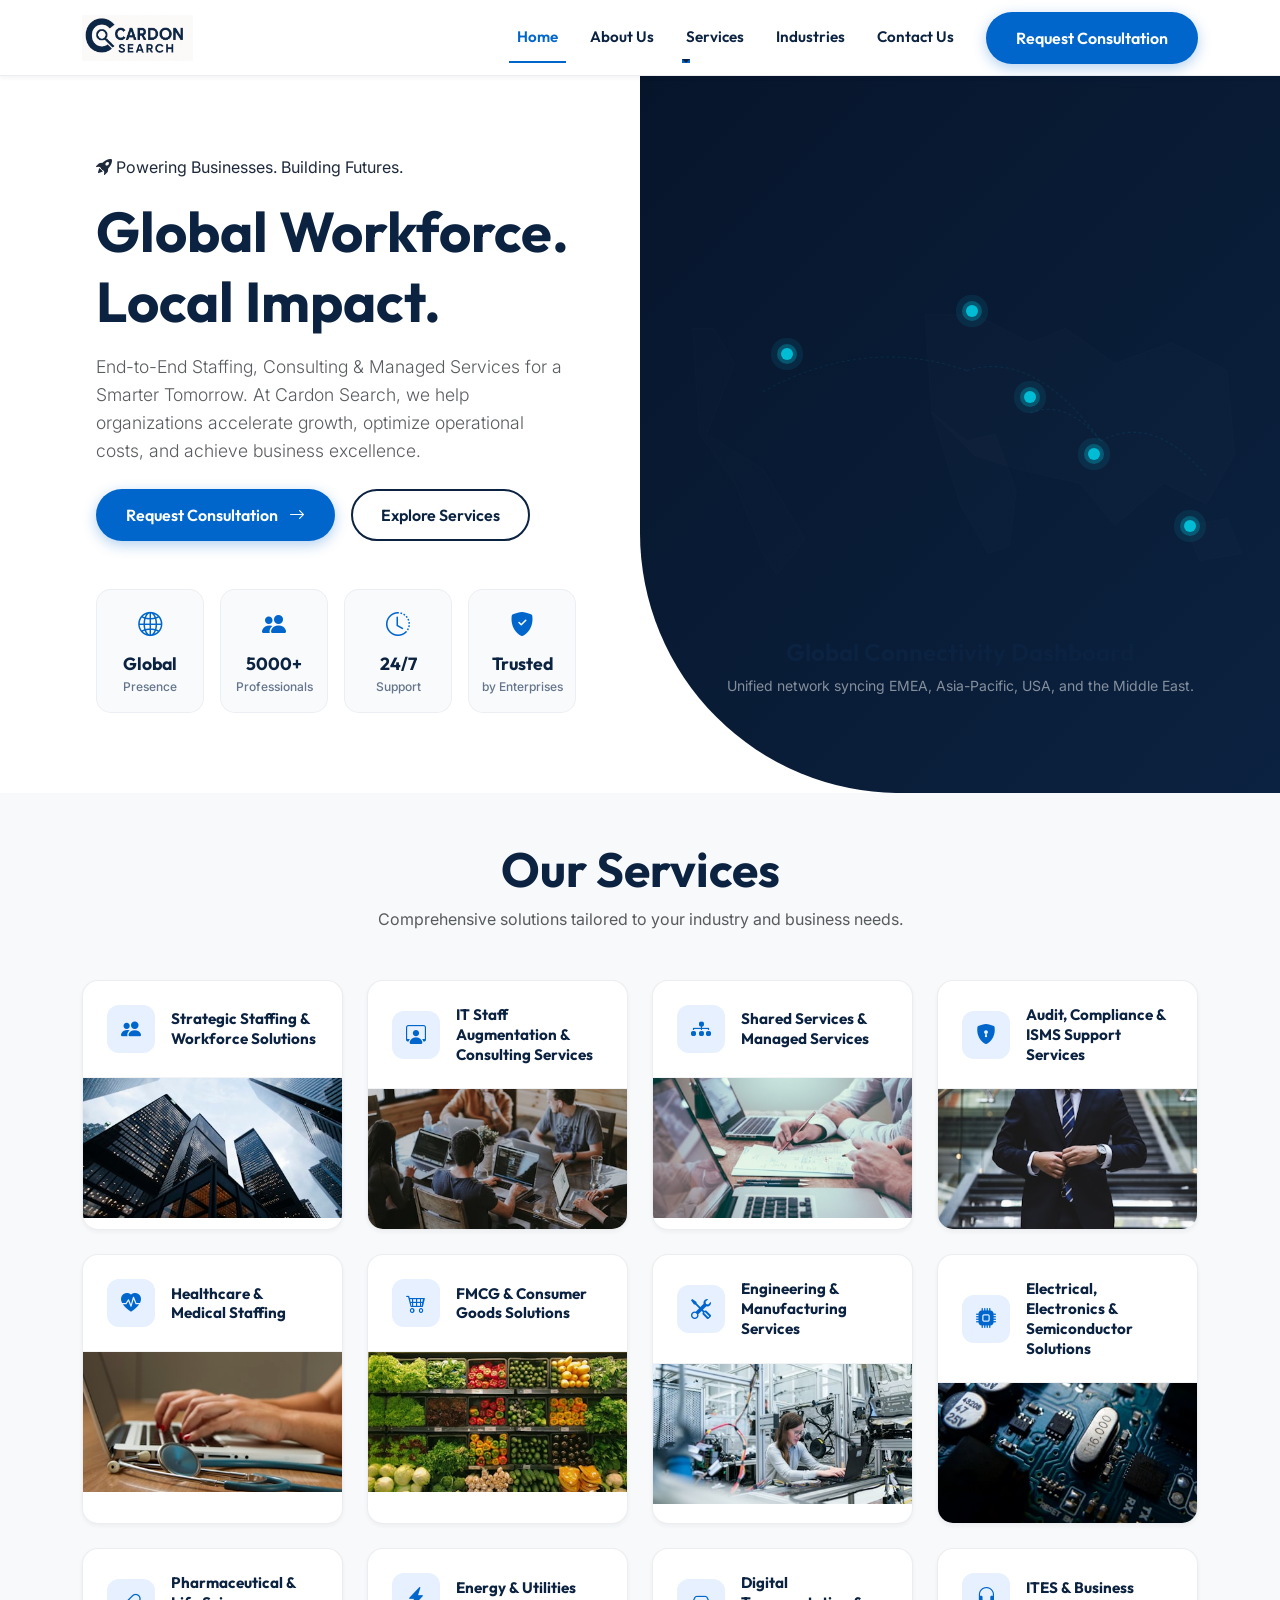
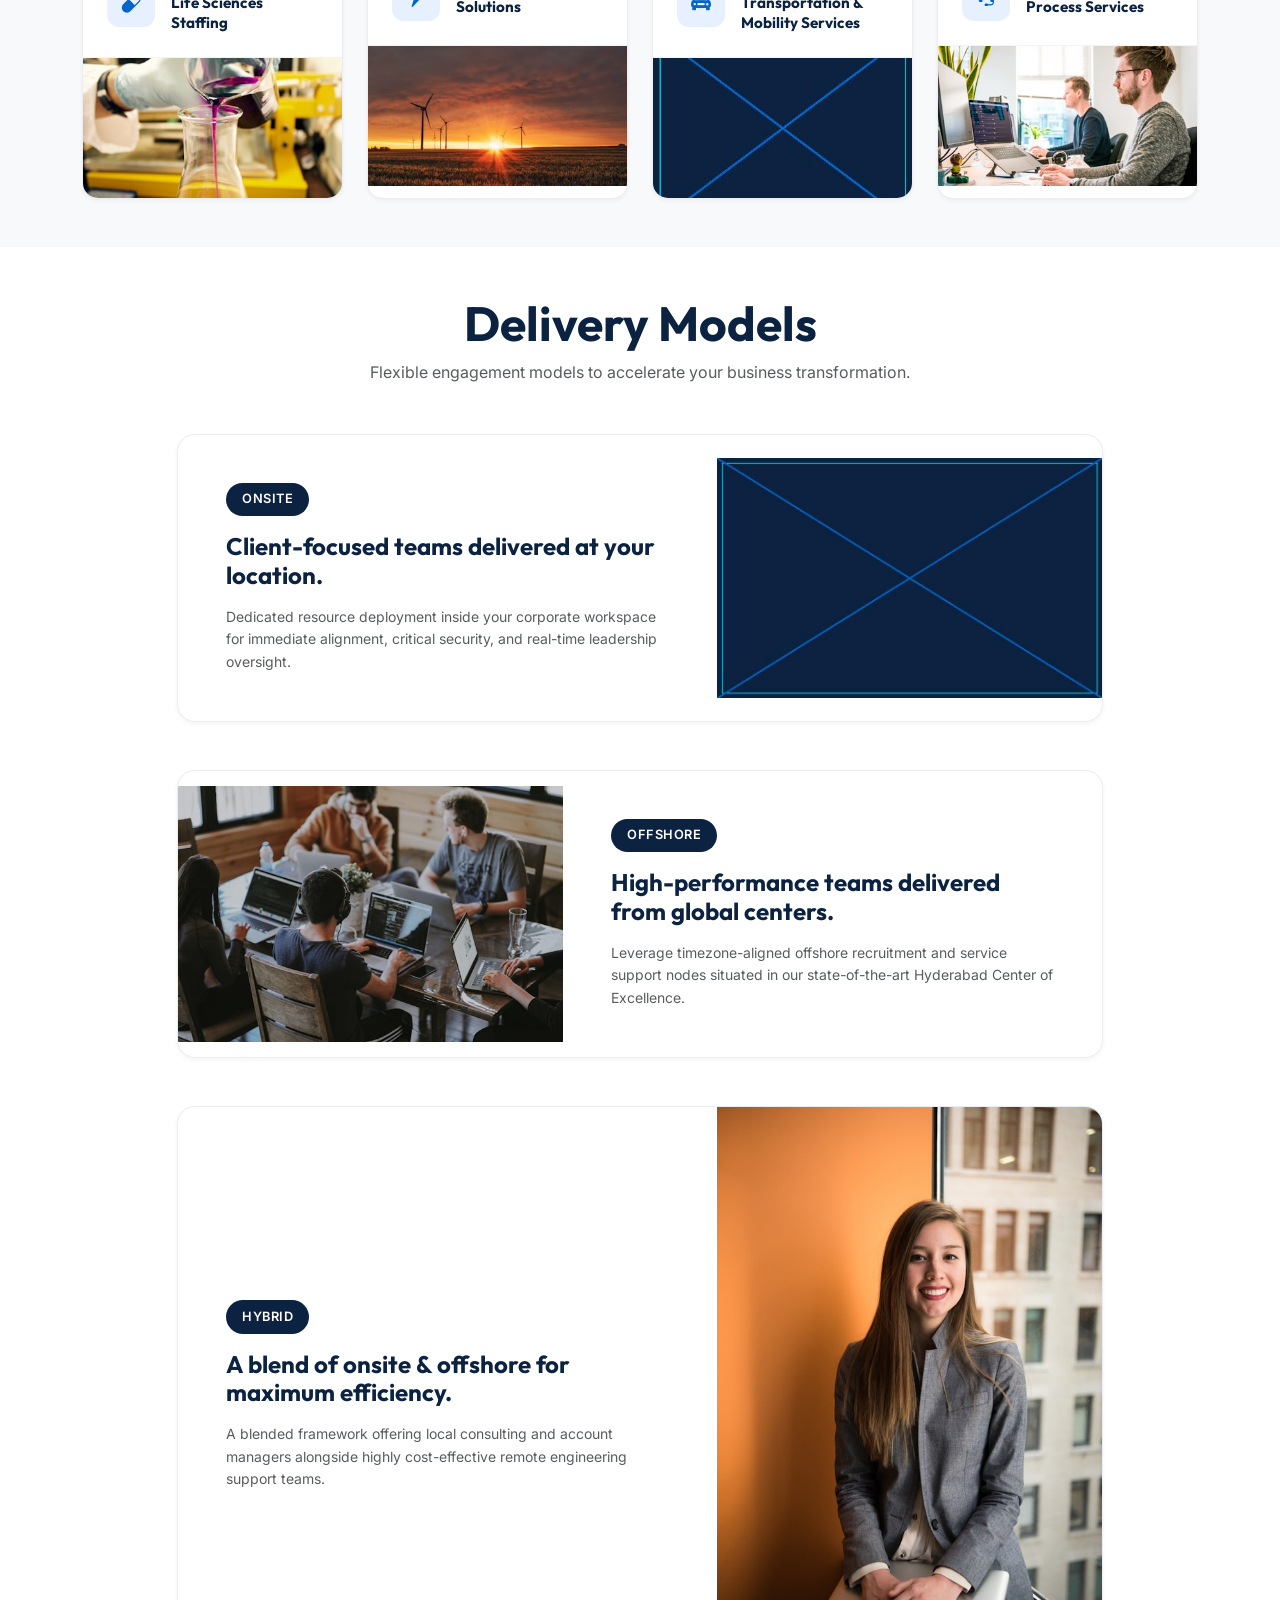
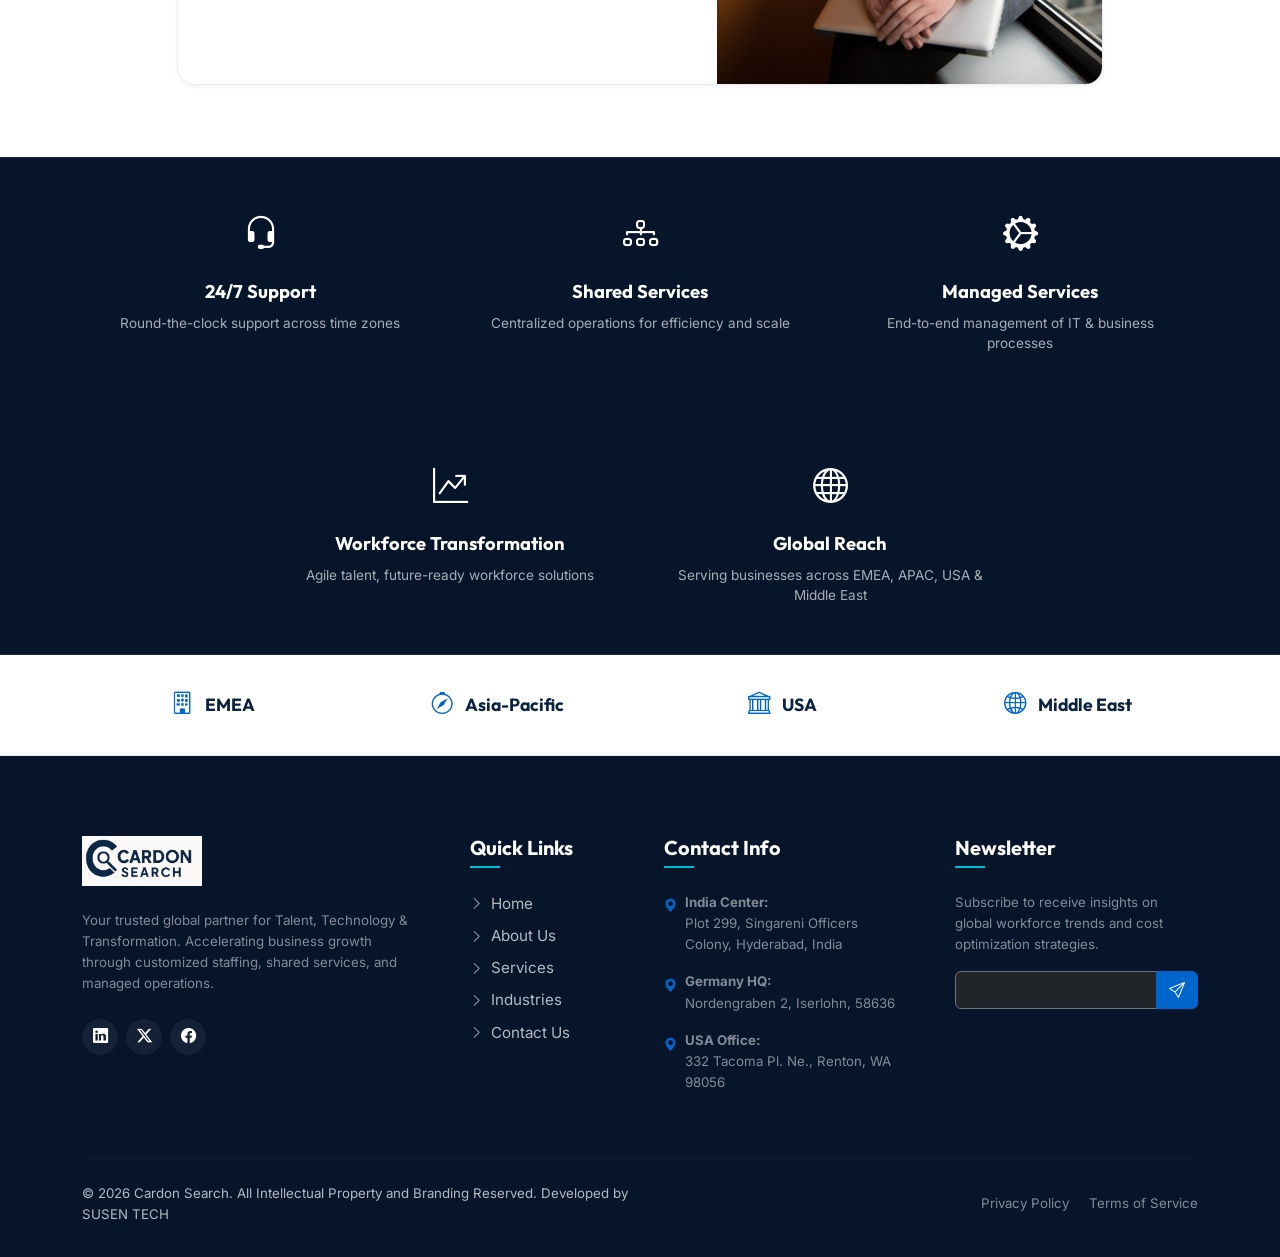
==== cardonsearch/index.html @ 31c61a52 "Add files via upload" ====
<!DOCTYPE html>
<html lang="en">
<head>
    <meta charset="UTF-8">
    <meta name="viewport" content="width=device-width, initial-scale=1.0">
    <title>Cardon Search | Global Talent, Shared Services & Managed IT Solutions</title>
    <meta name="description" content="At Cardon Search, we help organizations optimize operational costs, bridge talent gaps, and achieve business excellence through strategic staffing, shared services, and managed IT solutions.">
    <!-- Bootstrap 5 CSS -->
    <link href="https://cdn.jsdelivr.net/npm/bootstrap@5.3.0/dist/css/bootstrap.min.css" rel="stylesheet">
    <!-- Bootstrap Icons -->
    <link href="https://cdn.jsdelivr.net/npm/bootstrap-icons@1.11.3/font/bootstrap-icons.css" rel="stylesheet">
    <!-- Custom CSS -->
    <link href="assets/css/style.css" rel="stylesheet">
</head>
<body>

    <!-- Header Navigation (White background so white logo blends perfectly) -->
    <nav class="navbar navbar-expand-lg navbar-light navbar-custom fixed-top">
        <div class="container">
            <a class="navbar-brand" href="index.html">
                <img src="assets/images/logo.jpg" alt="Cardon Search Logo">
            </a>
            <button class="navbar-toggler navbar-toggler-custom" type="button" data-bs-toggle="collapse" data-bs-target="#navbarContent" aria-controls="navbarContent" aria-expanded="false" aria-label="Toggle navigation">
                <i class="bi bi-list"></i>
            </button>
            <div class="collapse navbar-collapse" id="navbarContent">
                <ul class="navbar-nav ms-auto mb-2 mb-lg-0 align-items-center">
                    <li class="nav-item"><a class="nav-link active" href="index.html">Home</a></li>
                    <li class="nav-item"><a class="nav-link" href="about.html">About Us</a></li>
                    <li class="nav-item dropdown">
                        <a class="nav-link dropdown-toggle" href="#" id="servicesDropdown" role="button" data-bs-toggle="dropdown" aria-expanded="false">
                            Services
                        </a>
                        <ul class="dropdown-menu border-0 shadow-sm" aria-labelledby="servicesDropdown">
                            <li><a class="dropdown-item py-2 px-3 text-navy small fw-semibold" href="services.html">Services Overview</a></li>
                            <li><hr class="dropdown-divider opacity-10"></li>
                            <li><a class="dropdown-item py-2 px-3 text-navy" href="service-staffing.html">IT Staff Augmentation</a></li>
                            <li><a class="dropdown-item py-2 px-3 text-navy" href="service-shared.html">Shared Services Solutions</a></li>
                            <li><a class="dropdown-item py-2 px-3 text-navy" href="service-managed.html">Managed Services</a></li>
                            <li><a class="dropdown-item py-2 px-3 text-navy" href="service-compliance.html">Audit, Compliance & ISMS</a></li>
                        </ul>
                    </li>
                    <li class="nav-item"><a class="nav-link" href="industries.html">Industries</a></li>
                    <li class="nav-item"><a class="nav-link" href="contact.html">Contact Us</a></li>
                    <li class="nav-item ms-lg-3 mt-2 mt-lg-0">
                        <a class="btn btn-primary-custom" id="nav-cta-btn" href="contact.html">Request Consultation</a>
                    </li>
                </ul>
            </div>
        </div>
    </nav>

    <!-- Split Hero Section -->
    <header class="hero-split">
        <!-- Left Side: White Background, Metrics & Typography -->
        <div class="hero-left">
            <div class="badge-tech mb-3 scroll-animate">
                <i class="bi bi-rocket-takeoff-fill"></i> Powering Businesses. Building Futures.
            </div>
            <h1 class="display-4 fw-bold text-navy mb-3 scroll-animate" style="line-height: 1.25;">
                Global Workforce.<br>Local Impact.
            </h1>
            <p class="lead text-muted mb-4 scroll-animate" style="font-size: 1.1rem; max-width: 580px;">
                End-to-End Staffing, Consulting & Managed Services for a Smarter Tomorrow. At Cardon Search, we help organizations accelerate growth, optimize operational costs, and achieve business excellence.
            </p>
            <div class="d-flex flex-wrap gap-3 scroll-animate mb-2">
                <a href="contact.html" class="btn btn-primary-custom">Request Consultation <i class="bi bi-arrow-right ms-2"></i></a>
                <a href="services.html" class="btn btn-outline-custom">Explore Services</a>
            </div>
            
            <!-- Hero Metrics Grid -->
            <div class="hero-metrics-grid scroll-animate">
                <div class="hero-metric-card">
                    <i class="bi bi-globe2"></i>
                    <h6>Global</h6>
                    <p>Presence</p>
                </div>
                <div class="hero-metric-card">
                    <i class="bi bi-people-fill"></i>
                    <h6>5000+</h6>
                    <p>Professionals</p>
                </div>
                <div class="hero-metric-card">
                    <i class="bi bi-clock-history"></i>
                    <h6>24/7</h6>
                    <p>Support</p>
                </div>
                <div class="hero-metric-card">
                    <i class="bi bi-shield-fill-check"></i>
                    <h6>Trusted</h6>
                    <p>by Enterprises</p>
                </div>
            </div>
        </div>

        <!-- Right Side: Dark Blue Curved Background, World Connectivity Map -->
        <div class="hero-right">
            <!-- Map background SVG path -->
            <svg class="hero-map-svg" viewBox="0 0 1000 500" xmlns="http://www.w3.org/2000/svg">
                <g fill="rgba(255,255,255,0.06)" stroke="rgba(255,255,255,0.12)" stroke-width="0.75">
                    <path d="M 120 100 L 150 100 L 180 150 L 140 250 L 220 300 L 280 400 L 240 450 L 220 420 L 180 320 L 130 250 Z" />
                    <path d="M 450 80 L 520 80 L 600 120 L 650 100 L 720 150 L 800 120 L 880 160 L 890 280 L 850 350 L 790 320 L 720 380 L 670 320 L 580 300 L 520 280 L 460 220 Z" />
                    <path d="M 460 220 L 510 260 L 550 250 L 580 330 L 570 410 L 540 420 L 500 350 Z" />
                    <path d="M 820 380 L 880 370 L 900 420 L 840 430 Z" />
                </g>
                <path d="M 220 190 Q 365 110 510 160" fill="none" stroke="var(--accent-cyan)" stroke-dasharray="4 4" stroke-width="1.5" opacity="0.6"/>
                <path d="M 510 160 Q 605 130 700 260" fill="none" stroke="var(--accent-cyan)" stroke-dasharray="4 4" stroke-width="1.5" opacity="0.6"/>
                <path d="M 700 260 Q 775 220 850 310" fill="none" stroke="var(--accent-cyan)" stroke-dasharray="4 4" stroke-width="1.5" opacity="0.6"/>
                <path d="M 700 260 Q 650 200 600 220" fill="none" stroke="var(--accent-cyan)" stroke-dasharray="4 4" stroke-width="1.5" opacity="0.6"/>
            </svg>
            
            <!-- Map coordinates overlays -->
            <div class="map-pin pin-usa" data-label="USA Operation Center"></div>
            <div class="map-pin pin-emea" data-label="Germany HQ"></div>
            <div class="map-pin pin-india" data-label="India Center of Excellence"></div>
            <div class="map-pin pin-mideast" data-label="Middle East Consulting Hub"></div>
            <div class="map-pin pin-apac" data-label="Asia-Pacific Recruiting Node"></div>
            
            <div class="text-center text-white mt-auto position-relative" style="z-index: 5;">
                <h4 class="fw-bold mb-2">Global Connectivity Dashboard</h4>
                <p class="small text-white-50 mb-0">Unified network syncing EMEA, Asia-Pacific, USA, and the Middle East.</p>
            </div>
        </div>
    </header>

    <!-- Services Section (12 Services layout) -->
    <section class="py-5 bg-light">
        <div class="container">
            <div class="text-center mb-5 scroll-animate">
                <h2 class="display-5 text-navy fw-bold">Our Services</h2>
                <p class="text-muted mx-auto" style="max-width: 600px;">Comprehensive solutions tailored to your industry and business needs.</p>
            </div>

            <div class="row g-4">
                <!-- Service 1 -->
                <div class="col-xl-3 col-lg-4 col-md-6 col-12 scroll-animate">
                    <div class="service-mockup-card">
                        <div class="service-mockup-header">
                            <div class="service-mockup-icon"><i class="bi bi-people-fill"></i></div>
                            <h5 class="service-mockup-title">Strategic Staffing & Workforce Solutions</h5>
                        </div>
                        <div class="service-mockup-img-container">
                            <img src="assets/images/service-staffing.jpg" class="service-mockup-img" alt="Strategic Staffing">
                        </div>
                    </div>
                </div>

                <!-- Service 2 -->
                <div class="col-xl-3 col-lg-4 col-md-6 col-12 scroll-animate">
                    <div class="service-mockup-card">
                        <div class="service-mockup-header">
                            <div class="service-mockup-icon"><i class="bi bi-person-workspace"></i></div>
                            <h5 class="service-mockup-title">IT Staff Augmentation & Consulting Services</h5>
                        </div>
                        <div class="service-mockup-img-container">
                            <img src="assets/images/service-augmentation.jpg" class="service-mockup-img" alt="IT Augmentation">
                        </div>
                    </div>
                </div>

                <!-- Service 3 -->
                <div class="col-xl-3 col-lg-4 col-md-6 col-12 scroll-animate">
                    <div class="service-mockup-card">
                        <div class="service-mockup-header">
                            <div class="service-mockup-icon"><i class="bi bi-diagram-3-fill"></i></div>
                            <h5 class="service-mockup-title">Shared Services & Managed Services</h5>
                        </div>
                        <div class="service-mockup-img-container">
                            <img src="assets/images/service-shared.jpg" class="service-mockup-img" alt="Shared Services">
                        </div>
                    </div>
                </div>

                <!-- Service 4 -->
                <div class="col-xl-3 col-lg-4 col-md-6 col-12 scroll-animate">
                    <div class="service-mockup-card">
                        <div class="service-mockup-header">
                            <div class="service-mockup-icon"><i class="bi bi-shield-lock-fill"></i></div>
                            <h5 class="service-mockup-title">Audit, Compliance & ISMS Support Services</h5>
                        </div>
                        <div class="service-mockup-img-container">
                            <img src="assets/images/service-audit.jpg" class="service-mockup-img" alt="Audit & Compliance">
                        </div>
                    </div>
                </div>

                <!-- Service 5 -->
                <div class="col-xl-3 col-lg-4 col-md-6 col-12 scroll-animate">
                    <div class="service-mockup-card">
                        <div class="service-mockup-header">
                            <div class="service-mockup-icon"><i class="bi bi-heart-pulse-fill"></i></div>
                            <h5 class="service-mockup-title">Healthcare & Medical Staffing</h5>
                        </div>
                        <div class="service-mockup-img-container">
                            <img src="assets/images/service-healthcare.jpg" class="service-mockup-img" alt="Healthcare Staffing">
                        </div>
                    </div>
                </div>

                <!-- Service 6 -->
                <div class="col-xl-3 col-lg-4 col-md-6 col-12 scroll-animate">
                    <div class="service-mockup-card">
                        <div class="service-mockup-header">
                            <div class="service-mockup-icon"><i class="bi bi-cart4"></i></div>
                            <h5 class="service-mockup-title">FMCG & Consumer Goods Solutions</h5>
                        </div>
                        <div class="service-mockup-img-container">
                            <img src="assets/images/service-fmcg.jpg" class="service-mockup-img" alt="FMCG Solutions">
                        </div>
                    </div>
                </div>

                <!-- Service 7 -->
                <div class="col-xl-3 col-lg-4 col-md-6 col-12 scroll-animate">
                    <div class="service-mockup-card">
                        <div class="service-mockup-header">
                            <div class="service-mockup-icon"><i class="bi bi-tools"></i></div>
                            <h5 class="service-mockup-title">Engineering & Manufacturing Services</h5>
                        </div>
                        <div class="service-mockup-img-container">
                            <img src="assets/images/service-engineering.jpg" class="service-mockup-img" alt="Engineering Services">
                        </div>
                    </div>
                </div>

                <!-- Service 8 -->
                <div class="col-xl-3 col-lg-4 col-md-6 col-12 scroll-animate">
                    <div class="service-mockup-card">
                        <div class="service-mockup-header">
                            <div class="service-mockup-icon"><i class="bi bi-cpu-fill"></i></div>
                            <h5 class="service-mockup-title">Electrical, Electronics & Semiconductor Solutions</h5>
                        </div>
                        <div class="service-mockup-img-container">
                            <img src="assets/images/service-semiconductor.jpg" class="service-mockup-img" alt="Semiconductor Solutions">
                        </div>
                    </div>
                </div>

                <!-- Service 9 -->
                <div class="col-xl-3 col-lg-4 col-md-6 col-12 scroll-animate">
                    <div class="service-mockup-card">
                        <div class="service-mockup-header">
                            <div class="service-mockup-icon"><i class="bi bi-capsule"></i></div>
                            <h5 class="service-mockup-title">Pharmaceutical & Life Sciences Staffing</h5>
                        </div>
                        <div class="service-mockup-img-container">
                            <img src="assets/images/service-pharma.jpg" class="service-mockup-img" alt="Pharmaceutical Staffing">
                        </div>
                    </div>
                </div>

                <!-- Service 10 -->
                <div class="col-xl-3 col-lg-4 col-md-6 col-12 scroll-animate">
                    <div class="service-mockup-card">
                        <div class="service-mockup-header">
                            <div class="service-mockup-icon"><i class="bi bi-lightning-charge-fill"></i></div>
                            <h5 class="service-mockup-title">Energy & Utilities Solutions</h5>
                        </div>
                        <div class="service-mockup-img-container">
                            <img src="assets/images/service-energy.jpg" class="service-mockup-img" alt="Energy Solutions">
                        </div>
                    </div>
                </div>

                <!-- Service 11 -->
                <div class="col-xl-3 col-lg-4 col-md-6 col-12 scroll-animate">
                    <div class="service-mockup-card">
                        <div class="service-mockup-header">
                            <div class="service-mockup-icon"><i class="bi bi-car-front-fill"></i></div>
                            <h5 class="service-mockup-title">Digital Transportation & Mobility Services</h5>
                        </div>
                        <div class="service-mockup-img-container">
                            <img src="assets/images/service-transport.jpg" class="service-mockup-img" alt="Transportation Mobility">
                        </div>
                    </div>
                </div>

                <!-- Service 12 -->
                <div class="col-xl-3 col-lg-4 col-md-6 col-12 scroll-animate">
                    <div class="service-mockup-card">
                        <div class="service-mockup-header">
                            <div class="service-mockup-icon"><i class="bi bi-headset"></i></div>
                            <h5 class="service-mockup-title">ITES & Business Process Services</h5>
                        </div>
                        <div class="service-mockup-img-container">
                            <img src="assets/images/service-ites.jpg" class="service-mockup-img" alt="ITES & BPO">
                        </div>
                    </div>
                </div>
            </div>
        </div>
    </section>

    <!-- Delivery Models Section -->
    <section class="py-5 bg-white">
        <div class="container">
            <div class="text-center mb-5 scroll-animate">
                <h2 class="display-5 text-navy fw-bold">Delivery Models</h2>
                <p class="text-muted mx-auto" style="max-width: 600px;">Flexible engagement models to accelerate your business transformation.</p>
            </div>

            <!-- Horizontal Delivery Cards layout -->
            <div class="row g-4 justify-content-center">
                <!-- Delivery 1 -->
                <div class="col-lg-10 scroll-animate">
                    <div class="delivery-horiz-card">
                        <div class="row g-0 align-items-center">
                            <div class="col-md-7 p-4 p-lg-5">
                                <span class="delivery-badge">Onsite</span>
                                <h4 class="fw-bold text-navy mb-3">Client-focused teams delivered at your location.</h4>
                                <p class="text-muted mb-0 small">Dedicated resource deployment inside your corporate workspace for immediate alignment, critical security, and real-time leadership oversight.</p>
                            </div>
                            <div class="col-md-5">
                                <img src="assets/images/delivery-onsite.jpg" class="delivery-horiz-img" alt="Onsite Model">
                            </div>
                        </div>
                    </div>
                </div>

                <!-- Delivery 2 -->
                <div class="col-lg-10 scroll-animate">
                    <div class="delivery-horiz-card">
                        <div class="row g-0 align-items-center flex-md-row-reverse">
                            <div class="col-md-7 p-4 p-lg-5">
                                <span class="delivery-badge">Offshore</span>
                                <h4 class="fw-bold text-navy mb-3">High-performance teams delivered from global centers.</h4>
                                <p class="text-muted mb-0 small">Leverage timezone-aligned offshore recruitment and service support nodes situated in our state-of-the-art Hyderabad Center of Excellence.</p>
                            </div>
                            <div class="col-md-5">
                                <img src="assets/images/delivery-offshore.jpg" class="delivery-horiz-img" alt="Offshore Model">
                            </div>
                        </div>
                    </div>
                </div>

                <!-- Delivery 3 -->
                <div class="col-lg-10 scroll-animate">
                    <div class="delivery-horiz-card">
                        <div class="row g-0 align-items-center">
                            <div class="col-md-7 p-4 p-lg-5">
                                <span class="delivery-badge">Hybrid</span>
                                <h4 class="fw-bold text-navy mb-3">A blend of onsite & offshore for maximum efficiency.</h4>
                                <p class="text-muted mb-0 small">A blended framework offering local consulting and account managers alongside highly cost-effective remote engineering support teams.</p>
                            </div>
                            <div class="col-md-5">
                                <img src="assets/images/delivery-hybrid.jpg" class="delivery-horiz-img" alt="Hybrid Model">
                            </div>
                        </div>
                    </div>
                </div>
            </div>
        </div>
    </section>

    <!-- Features Navy Banner -->
    <section class="features-navy-banner py-2">
        <div class="container">
            <div class="row g-4 justify-content-center">
                <div class="col-lg-2.4 col-md-4 col-sm-6 scroll-animate">
                    <div class="feature-banner-item">
                        <i class="bi bi-headset"></i>
                        <h5>24/7 Support</h5>
                        <p>Round-the-clock support across time zones</p>
                    </div>
                </div>
                <div class="col-lg-2.4 col-md-4 col-sm-6 scroll-animate">
                    <div class="feature-banner-item">
                        <i class="bi bi-diagram-3"></i>
                        <h5>Shared Services</h5>
                        <p>Centralized operations for efficiency and scale</p>
                    </div>
                </div>
                <div class="col-lg-2.4 col-md-4 col-sm-6 scroll-animate">
                    <div class="feature-banner-item">
                        <i class="bi bi-gear-wide-connected"></i>
                        <h5>Managed Services</h5>
                        <p>End-to-end management of IT & business processes</p>
                    </div>
                </div>
                <div class="col-lg-2.4 col-md-4 col-sm-6 scroll-animate">
                    <div class="feature-banner-item">
                        <i class="bi bi-graph-up-arrow"></i>
                        <h5>Workforce Transformation</h5>
                        <p>Agile talent, future-ready workforce solutions</p>
                    </div>
                </div>
                <div class="col-lg-2.4 col-md-4 col-sm-6 scroll-animate">
                    <div class="feature-banner-item">
                        <i class="bi bi-globe"></i>
                        <h5>Global Reach</h5>
                        <p>Serving businesses across EMEA, APAC, USA & Middle East</p>
                    </div>
                </div>
            </div>
        </div>
    </section>

    <!-- Regions Landmark Ribbon -->
    <section class="regions-ribbon py-2">
        <div class="container">
            <div class="row align-items-center justify-content-center text-center">
                <div class="col-md-3 col-6 scroll-animate">
                    <div class="region-ribbon-item">
                        <i class="bi bi-building"></i> EMEA
                    </div>
                </div>
                <div class="col-md-3 col-6 scroll-animate">
                    <div class="region-ribbon-item">
                        <i class="bi bi-compass"></i> Asia-Pacific
                    </div>
                </div>
                <div class="col-md-3 col-6 scroll-animate">
                    <div class="region-ribbon-item">
                        <i class="bi bi-bank"></i> USA
                    </div>
                </div>
                <div class="col-md-3 col-6 scroll-animate">
                    <div class="region-ribbon-item">
                        <i class="bi bi-globe2"></i> Middle East
                    </div>
                </div>
            </div>
        </div>
    </section>

    <!-- Footer -->
    <footer>
        <div class="container">
            <div class="row g-5">
                <div class="col-lg-4 col-md-6">
                    <img src="assets/images/logo.jpg" alt="Cardon Search Logo" class="mb-4" style="max-height: 50px;">
                    <p class="small text-white-50 mb-4">
                        Your trusted global partner for Talent, Technology & Transformation. Accelerating business growth through customized staffing, shared services, and managed operations.
                    </p>
                    <div class="d-flex">
                        <a href="#" class="footer-social-link"><i class="bi bi-linkedin"></i></a>
                        <a href="#" class="footer-social-link"><i class="bi bi-twitter-x"></i></a>
                        <a href="#" class="footer-social-link"><i class="bi bi-facebook"></i></a>
                    </div>
                </div>
                <div class="col-lg-2 col-md-6">
                    <h5 class="text-white fw-bold mb-4">Quick Links</h5>
                    <ul class="list-unstyled">
                        <li class="mb-2"><a href="index.html"><i class="bi bi-chevron-right small me-1"></i> Home</a></li>
                        <li class="mb-2"><a href="about.html"><i class="bi bi-chevron-right small me-1"></i> About Us</a></li>
                        <li class="mb-2"><a href="services.html"><i class="bi bi-chevron-right small me-1"></i> Services</a></li>
                        <li class="mb-2"><a href="industries.html"><i class="bi bi-chevron-right small me-1"></i> Industries</a></li>
                        <li class="mb-2"><a href="contact.html"><i class="bi bi-chevron-right small me-1"></i> Contact Us</a></li>
                    </ul>
                </div>
                <div class="col-lg-3 col-md-6">
                    <h5 class="text-white fw-bold mb-4">Contact Info</h5>
                    <ul class="list-unstyled text-white-50 small">
                        <li class="mb-3 d-flex align-items-start">
                            <i class="bi bi-geo-alt-fill text-accent me-2 mt-1"></i>
                            <span><strong>India Center:</strong><br>Plot 299, Singareni Officers Colony, Hyderabad, India</span>
                        </li>
                        <li class="mb-3 d-flex align-items-start">
                            <i class="bi bi-geo-alt-fill text-accent me-2 mt-1"></i>
                            <span><strong>Germany HQ:</strong><br>Nordengraben 2, Iserlohn, 58636</span>
                        </li>
                        <li class="mb-3 d-flex align-items-start">
                            <i class="bi bi-geo-alt-fill text-accent me-2 mt-1"></i>
                            <span><strong>USA Office:</strong><br>332 Tacoma Pl. Ne., Renton, WA 98056</span>
                        </li>
                    </ul>
                </div>
                <div class="col-lg-3 col-md-6">
                    <h5 class="text-white fw-bold mb-4">Newsletter</h5>
                    <p class="small text-white-50 mb-3">Subscribe to receive insights on global workforce trends and cost optimization strategies.</p>
                    <form class="input-group">
                        <input type="email" class="form-control bg-dark border-secondary text-white small" placeholder="Your Email" required>
                        <button class="btn btn-primary" type="submit" style="background-color: var(--accent-color); border-color: var(--accent-color);"><i class="bi bi-send"></i></button>
                    </form>
                </div>
            </div>
            <hr class="mt-5 mb-4">
            <div class="row align-items-center">
                <div class="col-md-6 text-center text-md-start small">
                    &copy; 2026 Cardon Search. All Intellectual Property and Branding Reserved. Developed by SUSEN TECH
                </div>
                <div class="col-md-6 text-center text-md-end small mt-2 mt-md-0">
                    <a href="#" class="text-white-50 me-3">Privacy Policy</a>
                    <a href="#" class="text-white-50">Terms of Service</a>
                </div>
            </div>
        </div>
    </footer>

    <!-- Bootstrap 5 Bundle with Popper JS -->
    <script src="https://cdn.jsdelivr.net/npm/bootstrap@5.3.0/dist/js/bootstrap.bundle.min.js"></script>
    <!-- Custom JS -->
    <script src="assets/js/main.js"></script>
</body>
</html>
---- cardonsearch/assets/css/style.css ----
@import url('https://fonts.googleapis.com/css2?family=Inter:wght@300;400;500;600;700&family=Outfit:wght@300;400;500;600;700;800&display=swap');

:root {
    --primary-color: #0b2240;       /* Deep Navy Blue from logo */
    --primary-dark: #07152b;        /* Midnight Navy */
    --accent-color: #0066cc;        /* Tech Blue Accent */
    --accent-light: #e6f0ff;       /* Light Blue Tint */
    --accent-cyan: #00bcd4;         /* Cyan Accent for borders/highlights */
    --text-dark: #1e293b;           /* Slate Dark */
    --text-muted: #64748b;          /* Slate Muted */
    --bg-light: #f8fafc;            /* Off-white */
    --bg-white: #ffffff;
    --transition-fast: all 0.2s ease;
    --transition-smooth: all 0.4s cubic-bezier(0.16, 1, 0.3, 1);
    --font-heading: 'Outfit', sans-serif;
    --font-body: 'Inter', sans-serif;
    --shadow-sm: 0 2px 4px rgba(11, 34, 64, 0.05);
    --shadow-md: 0 10px 30px rgba(11, 34, 64, 0.08);
    --shadow-lg: 0 20px 40px rgba(11, 34, 64, 0.12);
}

/* Global Styles */
body {
    font-family: var(--font-body);
    color: var(--text-dark);
    background-color: var(--bg-light);
    overflow-x: hidden;
    line-height: 1.6;
}

h1, h2, h3, h4, h5, h6 {
    font-family: var(--font-heading);
    color: var(--primary-color);
    font-weight: 700;
}

/* Scrollbar Customization */
::-webkit-scrollbar {
    width: 8px;
}
::-webkit-scrollbar-track {
    background: var(--bg-light);
}
::-webkit-scrollbar-thumb {
    background: #cbd5e1;
    border-radius: 4px;
}
::-webkit-scrollbar-thumb:hover {
    background: #94a3b8;
}

/* Utility Classes & General Design */
.bg-navy {
    background-color: var(--primary-color) !important;
}
.bg-navy-dark {
    background-color: var(--primary-dark) !important;
}
.text-accent {
    color: var(--accent-color) !important;
}
.text-cyan {
    color: var(--accent-cyan) !important;
}
.text-navy {
    color: var(--primary-color) !important;
}

.btn-primary-custom {
    background-color: var(--accent-color);
    color: var(--bg-white);
    font-family: var(--font-heading);
    font-weight: 600;
    padding: 0.75rem 1.75rem;
    border-radius: 50px;
    border: 2px solid transparent;
    transition: var(--transition-smooth);
    box-shadow: 0 4px 14px rgba(0, 102, 204, 0.3);
    text-decoration: none;
    display: inline-block;
}
.btn-primary-custom:hover {
    background-color: transparent;
    color: var(--accent-color);
    border-color: var(--accent-color);
    transform: translateY(-2px);
    box-shadow: 0 6px 20px rgba(0, 102, 204, 0.4);
}

.btn-outline-custom {
    background-color: transparent;
    color: var(--primary-color);
    font-family: var(--font-heading);
    font-weight: 600;
    padding: 0.75rem 1.75rem;
    border-radius: 50px;
    border: 2px solid var(--primary-color);
    transition: var(--transition-smooth);
    text-decoration: none;
    display: inline-block;
}
.btn-outline-custom:hover {
    background-color: var(--primary-color);
    color: var(--bg-white);
    transform: translateY(-2px);
}

.btn-outline-white {
    background-color: transparent;
    color: var(--bg-white);
    font-family: var(--font-heading);
    font-weight: 600;
    padding: 0.75rem 1.75rem;
    border-radius: 50px;
    border: 2px solid var(--bg-white);
    transition: var(--transition-smooth);
    text-decoration: none;
    display: inline-block;
}
.btn-outline-white:hover {
    background-color: var(--bg-white);
    color: var(--primary-color);
    transform: translateY(-2px);
}

/* Custom Navigation Bar (White background so white logo blends perfectly) */
.navbar-custom {
    background-color: #ffffff;
    transition: var(--transition-smooth);
    padding: 0.6rem 0;
    border-bottom: 1px solid rgba(11, 34, 64, 0.08);
    box-shadow: var(--shadow-sm);
}
.navbar-custom .navbar-brand img {
    height: 46px;
    transition: var(--transition-smooth);
}
.navbar-custom .nav-link {
    color: var(--primary-color) !important;
    font-family: var(--font-heading);
    font-weight: 600;
    font-size: 0.95rem;
    margin: 0 0.5rem;
    position: relative;
    transition: var(--transition-fast);
}
.navbar-custom .nav-link:hover,
.navbar-custom .nav-link.active {
    color: var(--accent-color) !important;
}
.navbar-custom .nav-link::after {
    content: '';
    position: absolute;
    bottom: -5px;
    left: 0;
    width: 0;
    height: 2px;
    background-color: var(--accent-color);
    transition: var(--transition-smooth);
}
.navbar-custom .nav-link:hover::after,
.navbar-custom .nav-link.active::after {
    width: 100%;
}
.navbar-toggler-custom {
    border: 1px solid rgba(11, 34, 64, 0.15);
    color: var(--primary-color);
    font-size: 1.5rem;
}
.navbar-toggler-custom:focus {
    box-shadow: none;
}

/* Hero Section Split Layout (Mockup style) */
.hero-split {
    display: flex;
    flex-wrap: wrap;
    background-color: #ffffff;
    padding-top: 75px; /* Navbar buffer */
    overflow: hidden;
}
.hero-left {
    flex: 1 1 50%;
    padding: 5rem 4rem 5rem 6rem;
    display: flex;
    flex-direction: column;
    justify-content: center;
    background-color: #ffffff;
}
.hero-right {
    flex: 1 1 50%;
    background: linear-gradient(135deg, var(--primary-dark) 0%, var(--primary-color) 100%);
    border-bottom-left-radius: 260px;
    position: relative;
    overflow: hidden;
    padding: 6rem 4rem;
    display: flex;
    flex-direction: column;
    justify-content: center;
    align-items: center;
    min-height: 580px;
}
.hero-map-svg {
    position: absolute;
    width: 110%;
    height: 110%;
    top: -5%;
    left: -5%;
    opacity: 0.18;
    pointer-events: none;
}
@media (max-width: 1200px) {
    .hero-left {
        padding: 4rem 2rem 4rem 4rem;
    }
}
@media (max-width: 991px) {
    .hero-split {
        flex-direction: column;
    }
    .hero-left {
        flex: 1 1 auto;
        padding: 4rem 2rem;
        text-align: center;
    }
    .hero-right {
        flex: 1 1 auto;
        border-bottom-left-radius: 0;
        border-top-right-radius: 120px;
        min-height: 450px;
        padding: 4rem 2rem;
    }
}

/* Hero Inline Metrics Cards */
.hero-metrics-grid {
    display: grid;
    grid-template-columns: repeat(4, 1fr);
    gap: 1rem;
    margin-top: 2.5rem;
    width: 100%;
}
.hero-metric-card {
    text-align: center;
    padding: 1rem 0.5rem;
    background: var(--bg-light);
    border-radius: 15px;
    border: 1px solid rgba(11, 34, 64, 0.05);
    transition: var(--transition-smooth);
}
.hero-metric-card:hover {
    transform: translateY(-3px);
    background: var(--bg-white);
    box-shadow: var(--shadow-sm);
}
.hero-metric-card i {
    font-size: 1.5rem;
    color: var(--accent-color);
    margin-bottom: 0.5rem;
    display: inline-block;
}
.hero-metric-card h6 {
    font-weight: 700;
    color: var(--primary-color);
    margin-bottom: 0.2rem;
    font-size: 1.1rem;
}
.hero-metric-card p {
    font-size: 0.75rem;
    color: var(--text-muted);
    margin-bottom: 0;
    font-weight: 500;
}
@media (max-width: 576px) {
    .hero-metrics-grid {
        grid-template-columns: repeat(2, 1fr);
        gap: 0.75rem;
    }
}

/* Card Designs (Premium Glassmorphism & Modern styling) */
.card-premium {
    background: var(--bg-white);
    border: 1px solid rgba(226, 232, 240, 0.8);
    border-radius: 20px;
    padding: 2.2rem 2rem;
    box-shadow: var(--shadow-sm);
    transition: var(--transition-smooth);
    position: relative;
    overflow: hidden;
    height: 100%;
}
.card-premium::before {
    content: '';
    position: absolute;
    top: 0;
    left: 0;
    width: 4px;
    height: 100%;
    background-color: var(--accent-color);
    transform: scaleY(0);
    transform-origin: bottom;
    transition: var(--transition-smooth);
}
.card-premium:hover {
    transform: translateY(-8px);
    box-shadow: var(--shadow-lg);
    border-color: rgba(0, 102, 204, 0.2);
}
.card-premium:hover::before {
    transform: scaleY(1);
}
.card-premium .card-icon {
    width: 60px;
    height: 60px;
    background-color: var(--accent-light);
    color: var(--accent-color);
    border-radius: 16px;
    display: flex;
    align-items: center;
    justify-content: center;
    font-size: 1.6rem;
    margin-bottom: 1.5rem;
    transition: var(--transition-smooth);
}
.card-premium:hover .card-icon {
    background-color: var(--accent-color);
    color: var(--bg-white);
    transform: rotateY(180deg);
}

/* 12 Services Card layout (Mockup design style) */
.service-mockup-card {
    background: var(--bg-white);
    border: 1px solid rgba(11, 34, 64, 0.08);
    border-radius: 16px;
    overflow: hidden;
    height: 100%;
    box-shadow: var(--shadow-sm);
    transition: var(--transition-smooth);
}
.service-mockup-card:hover {
    transform: translateY(-6px);
    box-shadow: var(--shadow-lg);
    border-color: rgba(0, 102, 204, 0.2);
}
.service-mockup-header {
    display: flex;
    align-items: center;
    padding: 1.5rem;
    border-bottom: 1px solid rgba(11, 34, 64, 0.05);
}
.service-mockup-icon {
    width: 48px;
    height: 48px;
    border-radius: 12px;
    background-color: var(--accent-light);
    color: var(--accent-color);
    display: flex;
    align-items: center;
    justify-content: center;
    font-size: 1.25rem;
    margin-right: 1rem;
    flex-shrink: 0;
}
.service-mockup-card:hover .service-mockup-icon {
    background-color: var(--accent-color);
    color: var(--bg-white);
}
.service-mockup-title {
    font-size: 0.95rem;
    font-weight: 700;
    color: var(--primary-color);
    margin-bottom: 0;
    line-height: 1.3;
}
.service-mockup-img-container {
    height: 140px;
    overflow: hidden;
    position: relative;
}
.service-mockup-img {
    width: 100%;
    height: 100%;
    object-fit: cover;
    transition: var(--transition-smooth);
}
.service-mockup-card:hover .service-mockup-img {
    transform: scale(1.06);
}

/* Stats Counter Section */
.stat-item {
    text-align: center;
    padding: 1.5rem;
}
.stat-number {
    font-family: var(--font-heading);
    font-weight: 800;
    font-size: 3rem;
    color: var(--bg-white);
    line-height: 1;
    margin-bottom: 0.5rem;
    background: linear-gradient(to right, #ffffff, #88b3f7);
    -webkit-background-clip: text;
    -webkit-text-fill-color: transparent;
}
.stat-label {
    color: rgba(255, 255, 255, 0.7);
    font-size: 0.95rem;
    font-weight: 500;
    text-transform: uppercase;
    letter-spacing: 1px;
}

/* Sub-page Banner */
.page-banner {
    background: linear-gradient(135deg, var(--primary-dark) 0%, var(--primary-color) 100%);
    padding: 150px 0 80px 0;
    color: var(--bg-white);
    position: relative;
}
.page-banner::after {
    content: '';
    position: absolute;
    bottom: 0;
    left: 0;
    width: 100%;
    height: 15px;
    background-color: var(--bg-light);
    clip-path: polygon(0 100%, 100% 0, 100% 100%);
}

/* Horizontal Delivery Cards Layout */
.delivery-horiz-card {
    background-color: var(--bg-white);
    border: 1px solid rgba(11, 34, 64, 0.08);
    border-radius: 18px;
    overflow: hidden;
    box-shadow: var(--shadow-sm);
    transition: var(--transition-smooth);
    margin-bottom: 1.5rem;
}
.delivery-horiz-card:hover {
    transform: translateY(-4px);
    box-shadow: var(--shadow-md);
    border-color: rgba(0, 102, 204, 0.15);
}
.delivery-horiz-img {
    height: 100%;
    min-height: 220px;
    object-fit: cover;
    width: 100%;
}
.delivery-badge {
    background-color: var(--primary-color);
    color: var(--bg-white);
    padding: 0.4rem 1rem;
    border-radius: 50px;
    font-size: 0.8rem;
    font-weight: 600;
    letter-spacing: 0.5px;
    display: inline-block;
    margin-bottom: 1rem;
    text-transform: uppercase;
}

/* Industry Showcase styles */
.industry-card {
    background-size: cover;
    background-position: center;
    border-radius: 20px;
    height: 280px;
    position: relative;
    overflow: hidden;
    box-shadow: var(--shadow-sm);
    transition: var(--transition-smooth);
    border: 1px solid rgba(255, 255, 255, 0.1);
    display: flex;
    align-items: flex-end;
}
.industry-card-overlay {
    position: absolute;
    top: 0;
    left: 0;
    width: 100%;
    height: 100%;
    background: linear-gradient(to top, rgba(11, 34, 64, 0.95) 0%, rgba(11, 34, 64, 0.6) 50%, rgba(11, 34, 64, 0.2) 100%);
    transition: var(--transition-smooth);
}
.industry-card-content {
    position: relative;
    z-index: 2;
    padding: 2rem;
    width: 100%;
    color: var(--bg-white);
}
.industry-card-content .ind-icon {
    font-size: 2rem;
    color: var(--accent-cyan);
    margin-bottom: 1rem;
    display: inline-block;
    transition: var(--transition-smooth);
}
.industry-card:hover {
    transform: translateY(-8px);
    box-shadow: var(--shadow-lg);
}
.industry-card:hover .industry-card-overlay {
    background: linear-gradient(to top, rgba(0, 102, 204, 0.95) 0%, rgba(11, 34, 64, 0.75) 60%, rgba(11, 34, 64, 0.3) 100%);
}
.industry-card:hover .ind-icon {
    transform: scale(1.1) translateY(-5px);
}
.industry-details-list {
    max-height: 0;
    overflow: hidden;
    transition: max-height 0.4s ease-out;
    font-size: 0.85rem;
    color: rgba(255, 255, 255, 0.8);
    list-style-type: none;
    padding-left: 0;
    margin-bottom: 0;
}
.industry-card:hover .industry-details-list {
    max-height: 120px;
    margin-top: 0.8rem;
}

/* Location Card Styles */
.location-card {
    background: var(--bg-white);
    border: 1px solid rgba(226, 232, 240, 0.8);
    border-radius: 20px;
    padding: 2.5rem;
    height: 100%;
    box-shadow: var(--shadow-sm);
    transition: var(--transition-smooth);
    position: relative;
}
.location-card:hover {
    transform: translateY(-5px);
    box-shadow: var(--shadow-lg);
    border-color: rgba(0, 102, 204, 0.2);
}
.location-badge {
    background-color: var(--primary-color);
    color: var(--bg-white);
    padding: 0.4rem 1rem;
    border-radius: 50px;
    font-size: 0.85rem;
    font-weight: 600;
    display: inline-block;
    margin-bottom: 1.2rem;
}
.location-card address {
    font-style: normal;
    color: var(--text-muted);
}

/* Cost Optimization Callout */
.cost-optimization-banner {
    background: linear-gradient(135deg, var(--primary-dark) 0%, #0d386d 100%);
    border-radius: 30px;
    padding: 4rem;
    color: var(--bg-white);
    box-shadow: var(--shadow-lg);
    position: relative;
    overflow: hidden;
}
.cost-optimization-banner::after {
    content: '';
    position: absolute;
    right: -10%;
    bottom: -20%;
    width: 300px;
    height: 300px;
    background: rgba(0, 188, 212, 0.05);
    border-radius: 50%;
    pointer-events: none;
}

/* Global Map Showcase */
.map-container {
    position: relative;
    background-color: #040d1a;
    border-radius: 30px;
    padding: 4rem 2rem;
    overflow: hidden;
    border: 1px solid rgba(255, 255, 255, 0.08);
}
.map-bg {
    width: 100%;
    opacity: 0.2;
    filter: invert(1);
}
.map-pin {
    position: absolute;
    width: 12px;
    height: 12px;
    background-color: var(--accent-cyan);
    border-radius: 50%;
    cursor: pointer;
    box-shadow: 0 0 0 4px rgba(0, 188, 212, 0.3), 0 0 0 10px rgba(0, 188, 212, 0.1);
    animation: pulsePin 2s infinite;
}
.map-pin::after {
    content: attr(data-label);
    position: absolute;
    bottom: 20px;
    left: 50%;
    transform: translateX(-50%);
    background-color: rgba(11, 34, 64, 0.95);
    color: var(--bg-white);
    padding: 0.4rem 1rem;
    border-radius: 6px;
    font-size: 0.75rem;
    font-weight: 600;
    white-space: nowrap;
    opacity: 0;
    transition: var(--transition-fast);
    pointer-events: none;
    border: 1px solid rgba(255, 255, 255, 0.1);
    box-shadow: var(--shadow-md);
}
.map-pin:hover::after {
    opacity: 1;
    bottom: 24px;
}
@keyframes pulsePin {
    0% {
        box-shadow: 0 0 0 0 rgba(0, 188, 212, 0.7), 0 0 0 4px rgba(0, 188, 212, 0.4);
    }
    70% {
        box-shadow: 0 0 0 10px rgba(0, 188, 212, 0), 0 0 0 15px rgba(0, 188, 212, 0);
    }
    100% {
        box-shadow: 0 0 0 0 rgba(0, 188, 212, 0), 0 0 0 0 rgba(0, 188, 212, 0);
    }
}

/* Coordinates for Pins on Map representation */
.pin-usa { top: 38%; left: 22%; }
.pin-emea { top: 32%; left: 51%; }
.pin-india { top: 52%; left: 70%; }
.pin-apac { top: 62%; left: 85%; }
.pin-mideast { top: 44%; left: 60%; }

/* Features Navy Banner (Mockup style) */
.features-navy-banner {
    background-color: var(--primary-dark);
    color: var(--bg-white);
    border-top: 1px solid rgba(255, 255, 255, 0.08);
    border-bottom: 1px solid rgba(255, 255, 255, 0.08);
}
.feature-banner-item {
    text-align: center;
    padding: 2.5rem 1.5rem;
}
.feature-banner-item i {
    font-size: 2.2rem;
    color: var(--bg-white);
    margin-bottom: 1.2rem;
    display: inline-block;
}
.feature-banner-item h5 {
    font-weight: 700;
    color: #ffffff;
    margin-bottom: 0.6rem;
    font-size: 1.15rem;
}
.feature-banner-item p {
    font-size: 0.85rem;
    color: rgba(255, 255, 255, 0.65);
    margin-bottom: 0;
    line-height: 1.5;
}

/* Regions Landmark Ribbon (Mockup style) */
.regions-ribbon {
    background-color: #ffffff;
    border-bottom: 1px solid rgba(11, 34, 64, 0.08);
}
.region-ribbon-item {
    display: flex;
    align-items: center;
    justify-content: center;
    padding: 1.5rem;
    color: var(--primary-color);
    font-weight: 700;
    font-size: 1.1rem;
    font-family: var(--font-heading);
}
.region-ribbon-item i {
    font-size: 1.4rem;
    margin-right: 0.75rem;
    color: var(--accent-color);
}

/* Footer Styles */
footer {
    background-color: var(--primary-dark);
    color: rgba(255, 255, 255, 0.7);
    padding: 5rem 0 2rem 0;
    font-size: 0.95rem;
}
footer h5 {
    color: var(--bg-white);
    font-family: var(--font-heading);
    font-weight: 600;
    margin-bottom: 1.5rem;
    position: relative;
    padding-bottom: 0.5rem;
}
footer h5::after {
    content: '';
    position: absolute;
    bottom: 0;
    left: 0;
    width: 30px;
    height: 2px;
    background-color: var(--accent-cyan);
}
footer a {
    color: rgba(255, 255, 255, 0.7);
    text-decoration: none;
    transition: var(--transition-fast);
}
footer a:hover {
    color: var(--bg-white) !important;
    padding-left: 5px;
}
footer .footer-social-link {
    width: 36px;
    height: 36px;
    background-color: rgba(255, 255, 255, 0.05);
    color: var(--bg-white);
    border-radius: 50%;
    display: inline-flex;
    align-items: center;
    justify-content: center;
    margin-right: 0.5rem;
    transition: var(--transition-smooth);
}
footer .footer-social-link:hover {
    background-color: var(--accent-color);
    transform: translateY(-3px);
}
footer hr {
    border-top: 1px solid rgba(255, 255, 255, 0.1);
}

.navbar-custom .dropdown-menu {
    border: 1px solid rgba(11, 34, 64, 0.08) !important;
}
.navbar-custom .dropdown-item {
    font-family: var(--font-heading);
    font-weight: 500;
    color: var(--primary-color);
    transition: var(--transition-fast);
}
.navbar-custom .dropdown-item:hover {
    background-color: var(--accent-light);
    color: var(--accent-color);
}

/* Animations */
@keyframes fadeInUp {
    from {
        opacity: 0;
        transform: translateY(30px);
    }
    to {
        opacity: 1;
        transform: translateY(0);
    }
}
.animate-fade-in-up {
    animation: fadeInUp 0.8s cubic-bezier(0.16, 1, 0.3, 1) forwards;
}
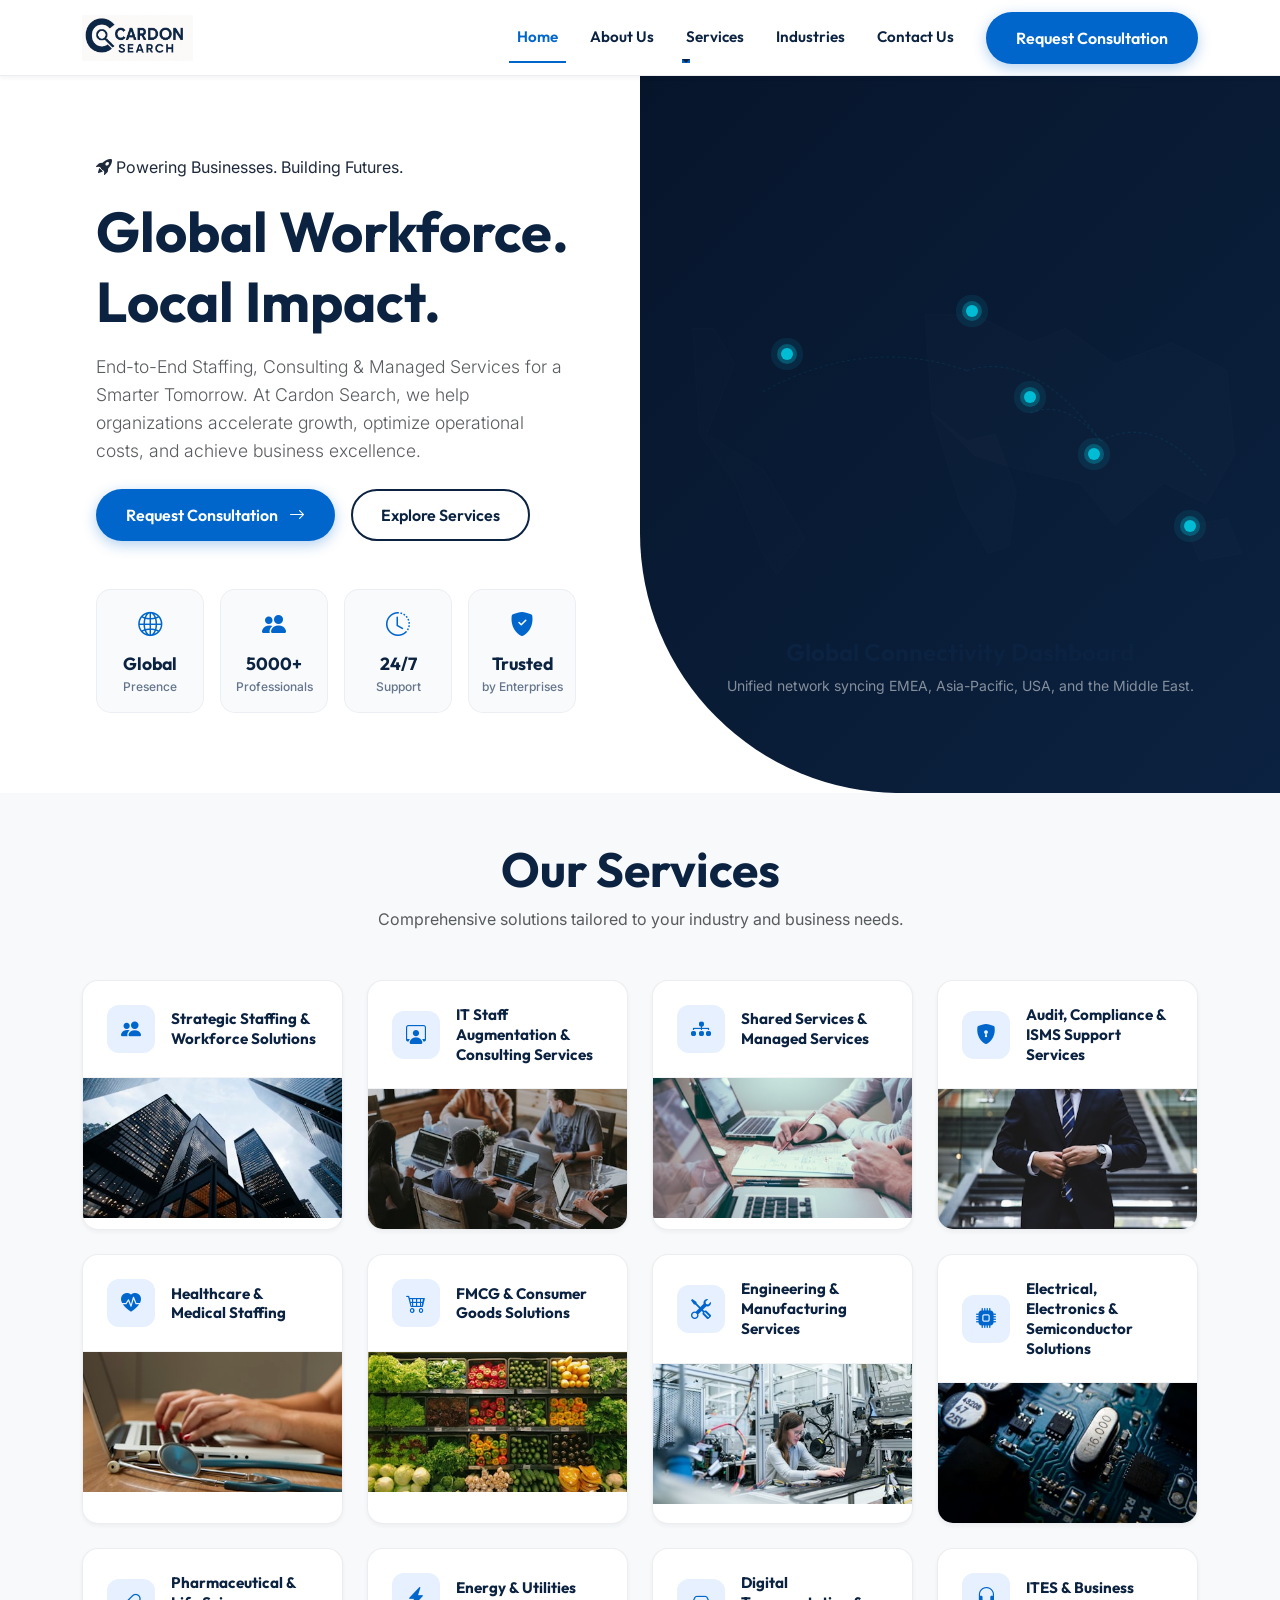
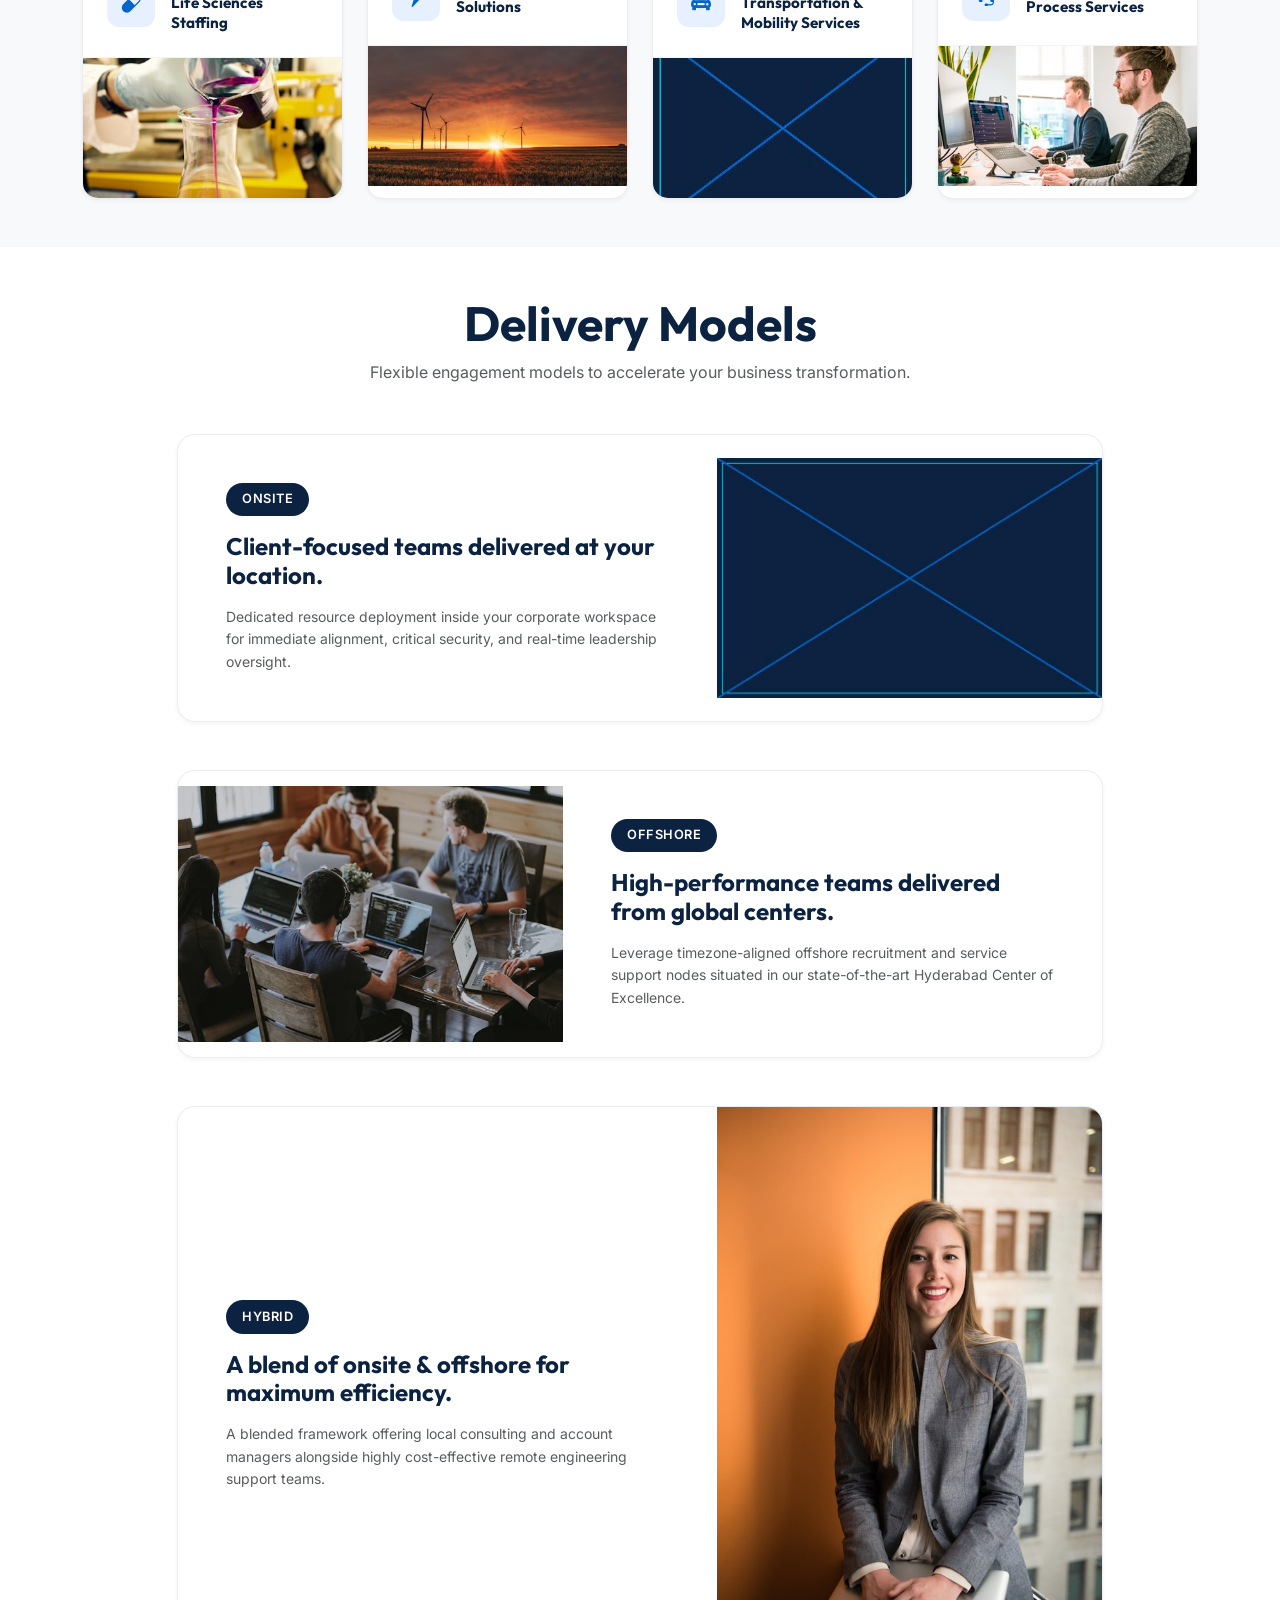
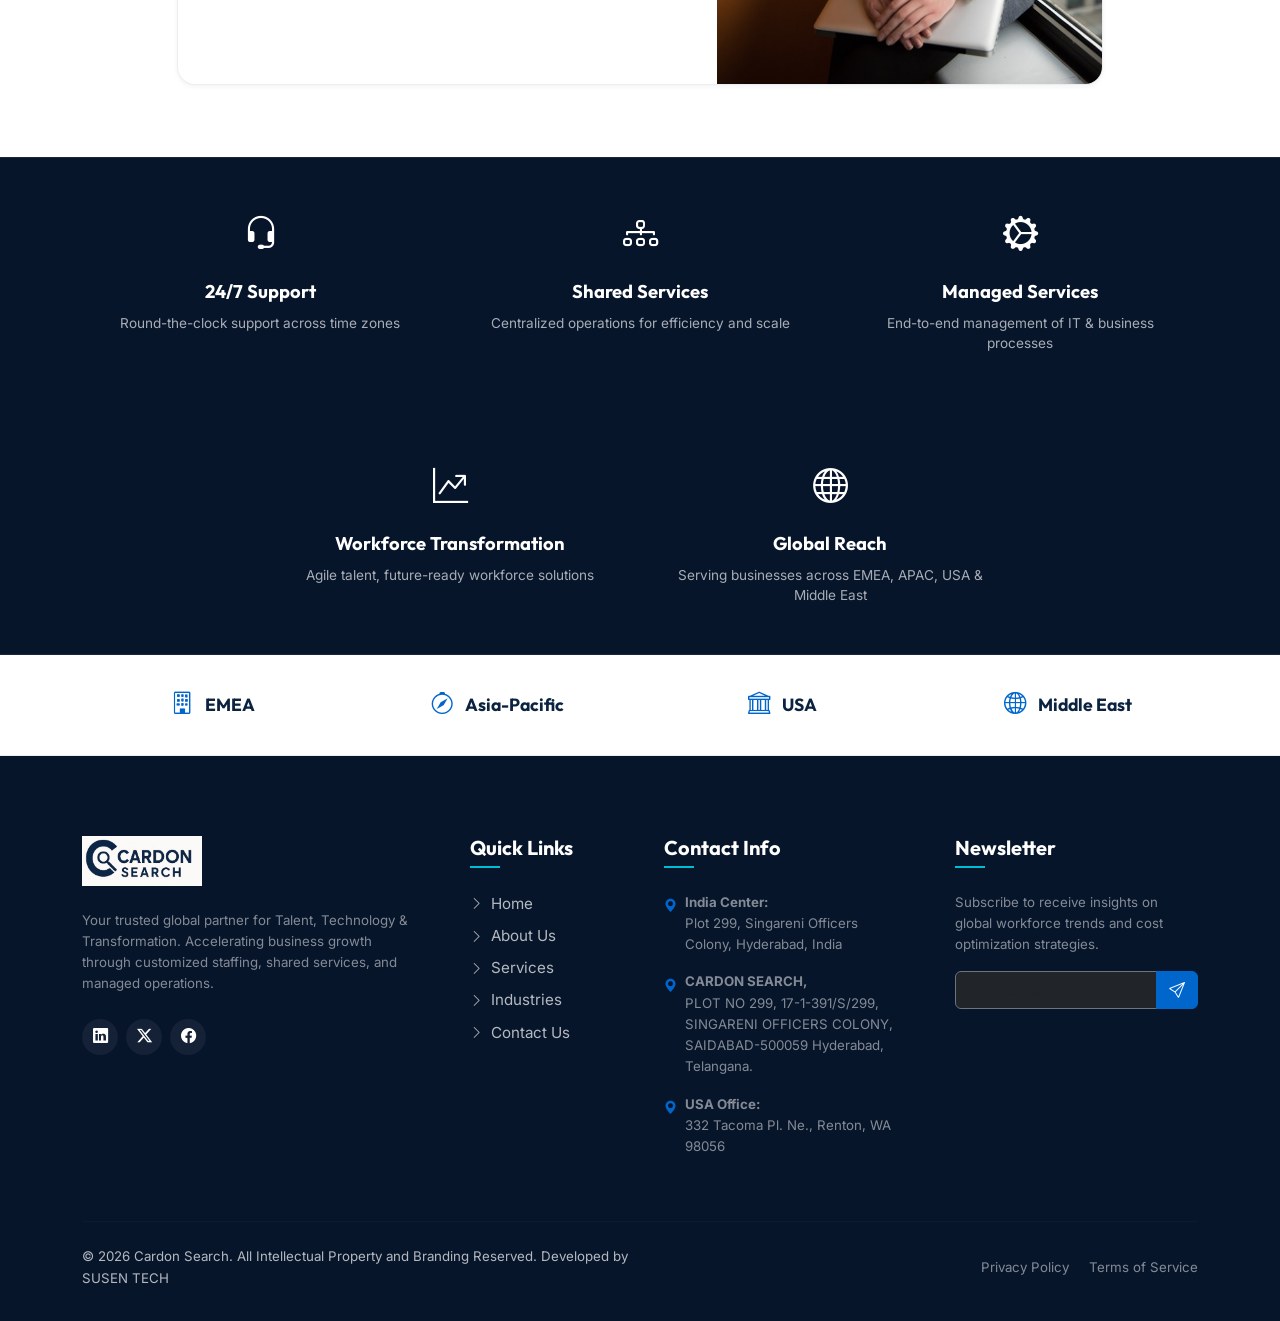
==== commit 94f7b8fc: "Update print statement from 'Hello' to 'Goodbye'" ====
--- a/cardonsearch/index.html
+++ b/cardonsearch/index.html
@@ -457,8 +457,12 @@
                         </li>
                         <li class="mb-3 d-flex align-items-start">
                             <i class="bi bi-geo-alt-fill text-accent me-2 mt-1"></i>
-                            <span><strong>Germany HQ:</strong><br>Nordengraben 2, Iserlohn, 58636</span>
-                        </li>
+                            <span
+                              ><strong>CARDON SEARCH,</strong><br />PLOT NO 299,
+                              17-1-391/S/299, SINGARENI OFFICERS COLONY, SAIDABAD-500059
+                              Hyderabad, Telangana.</span
+                            >
+                          </li>
                         <li class="mb-3 d-flex align-items-start">
                             <i class="bi bi-geo-alt-fill text-accent me-2 mt-1"></i>
                             <span><strong>USA Office:</strong><br>332 Tacoma Pl. Ne., Renton, WA 98056</span>
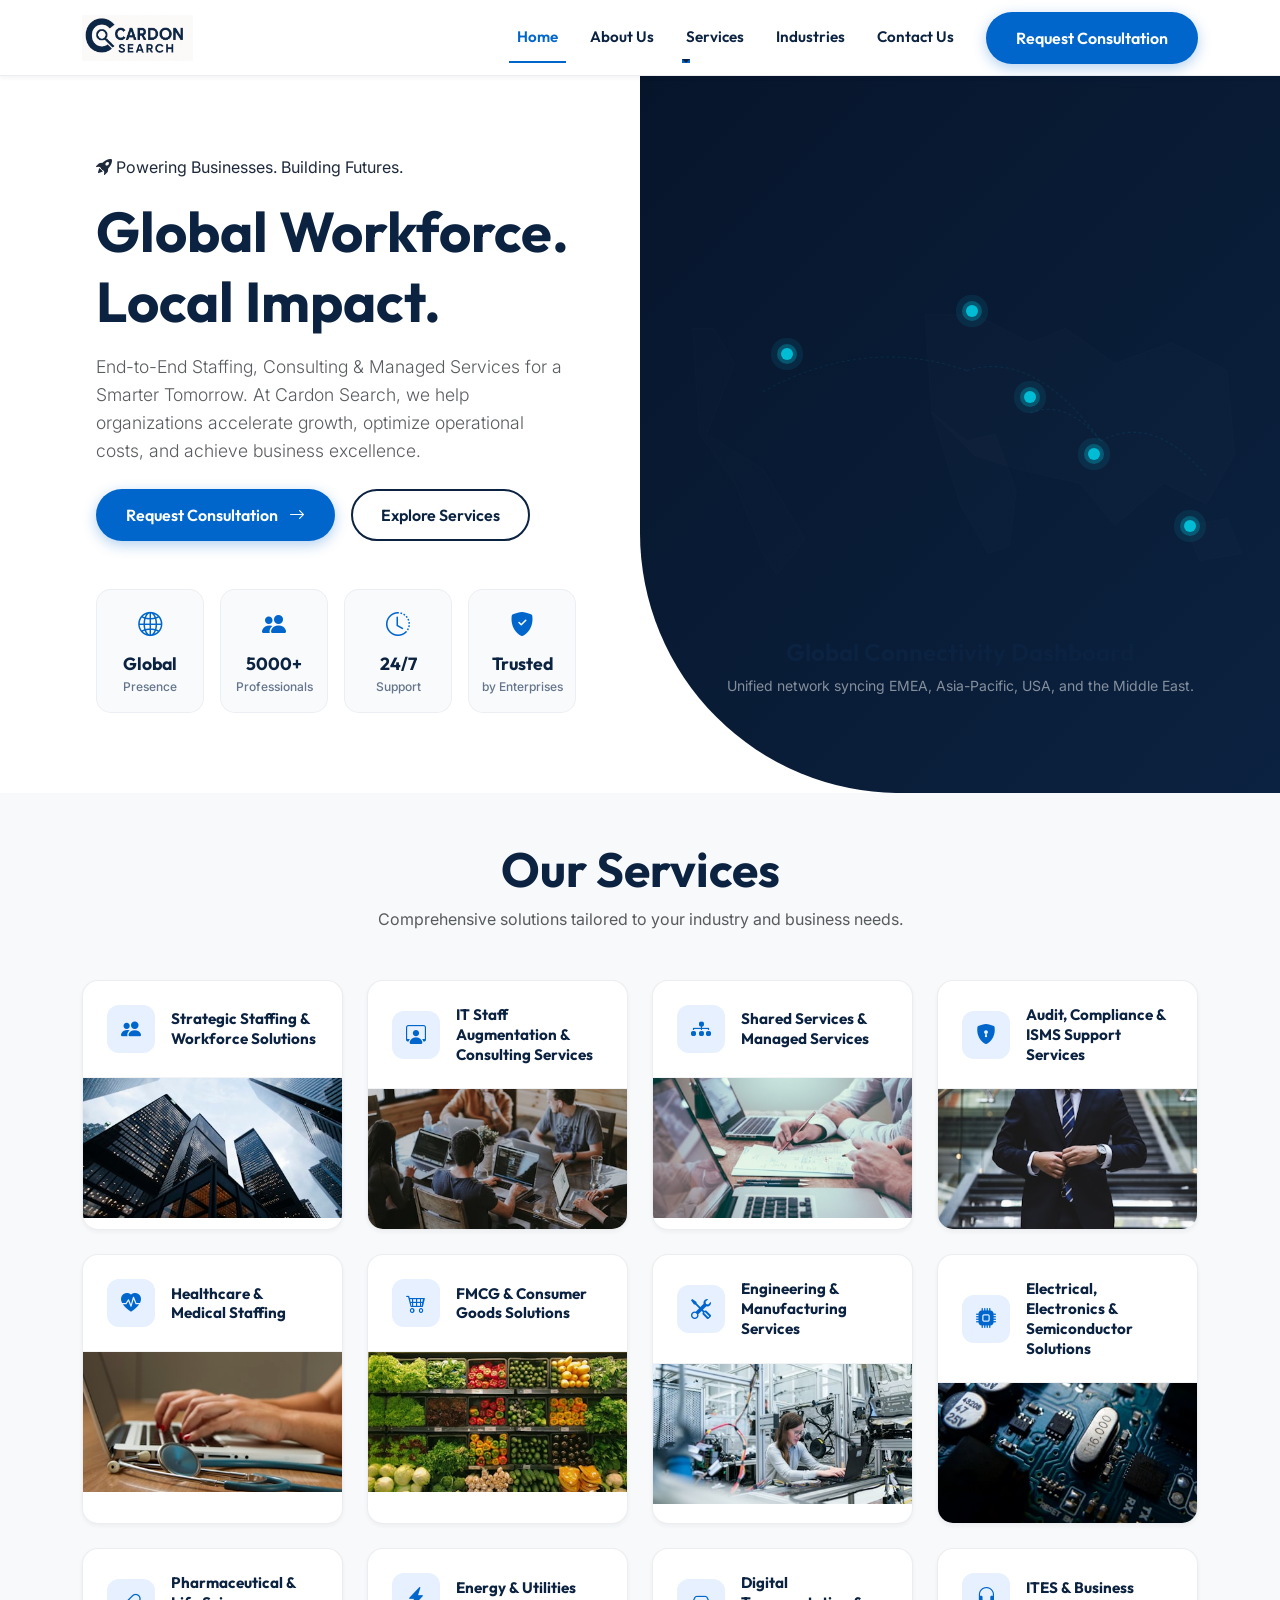
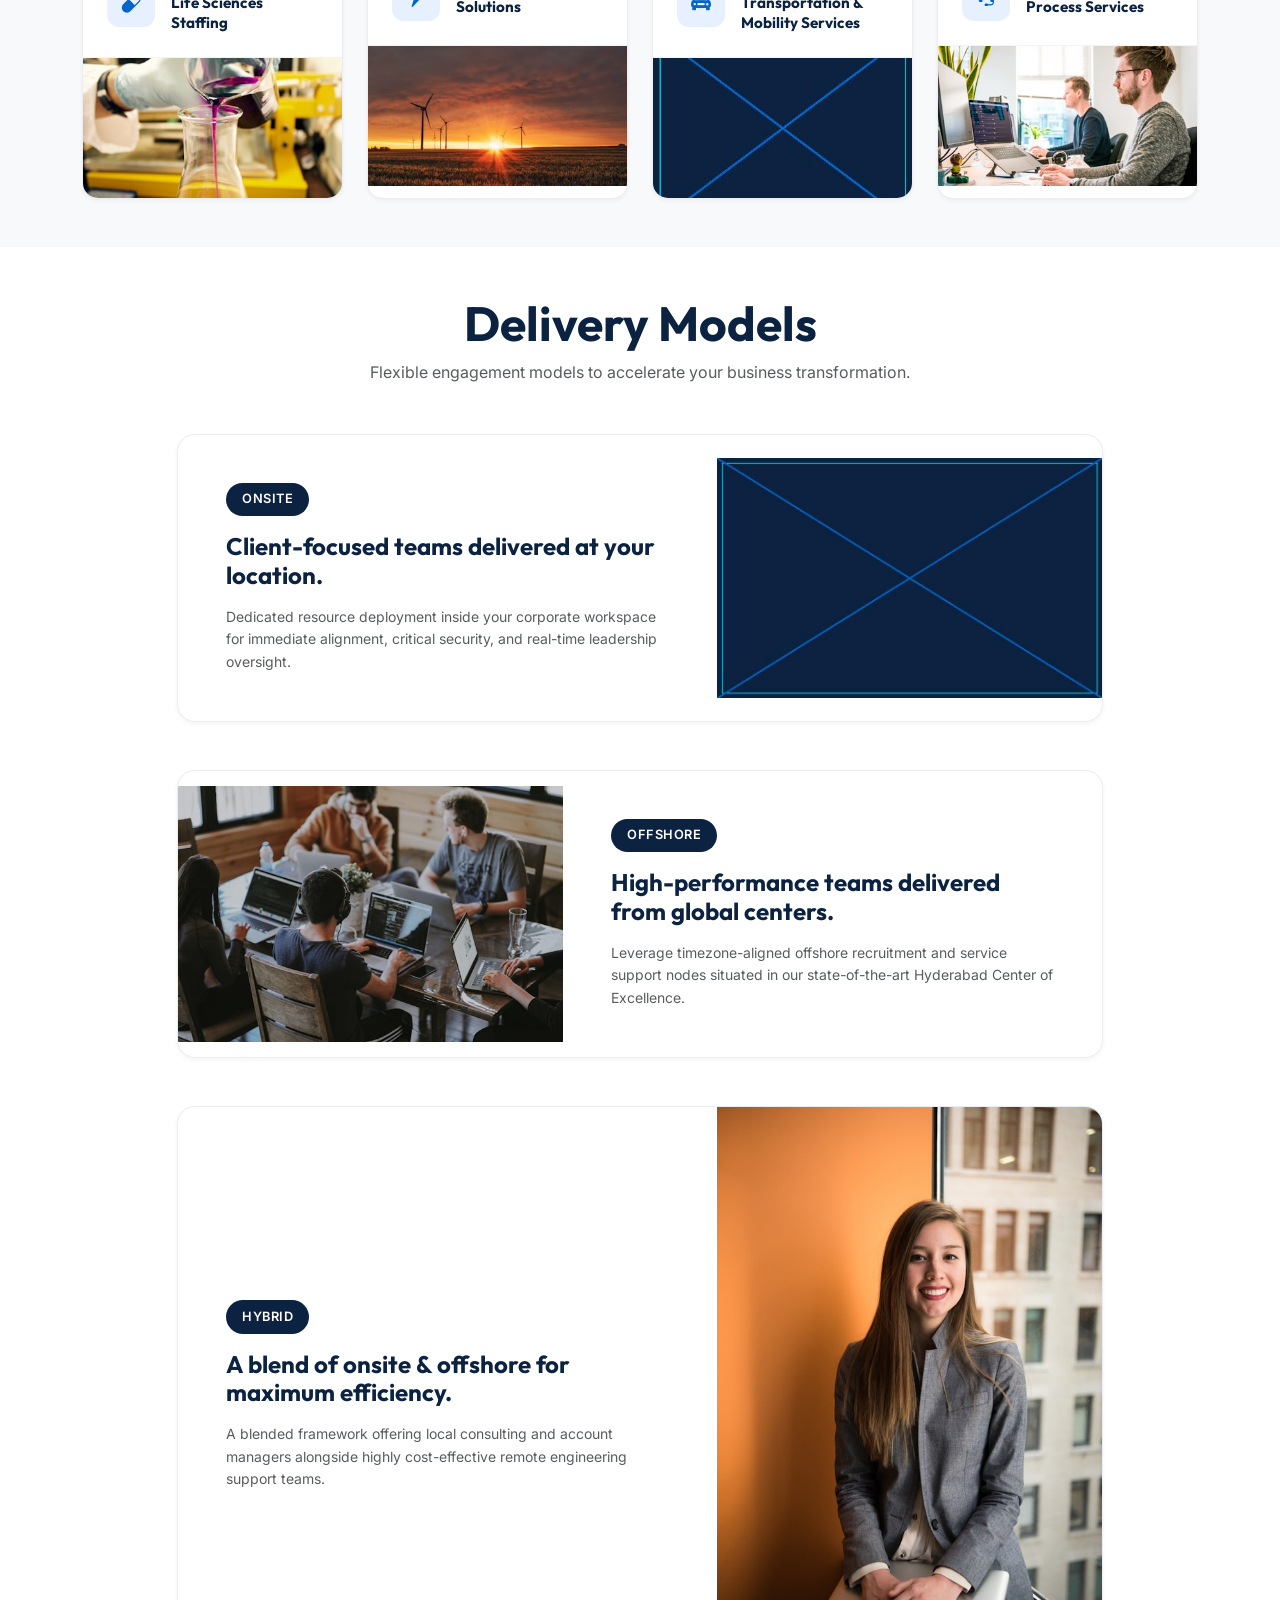
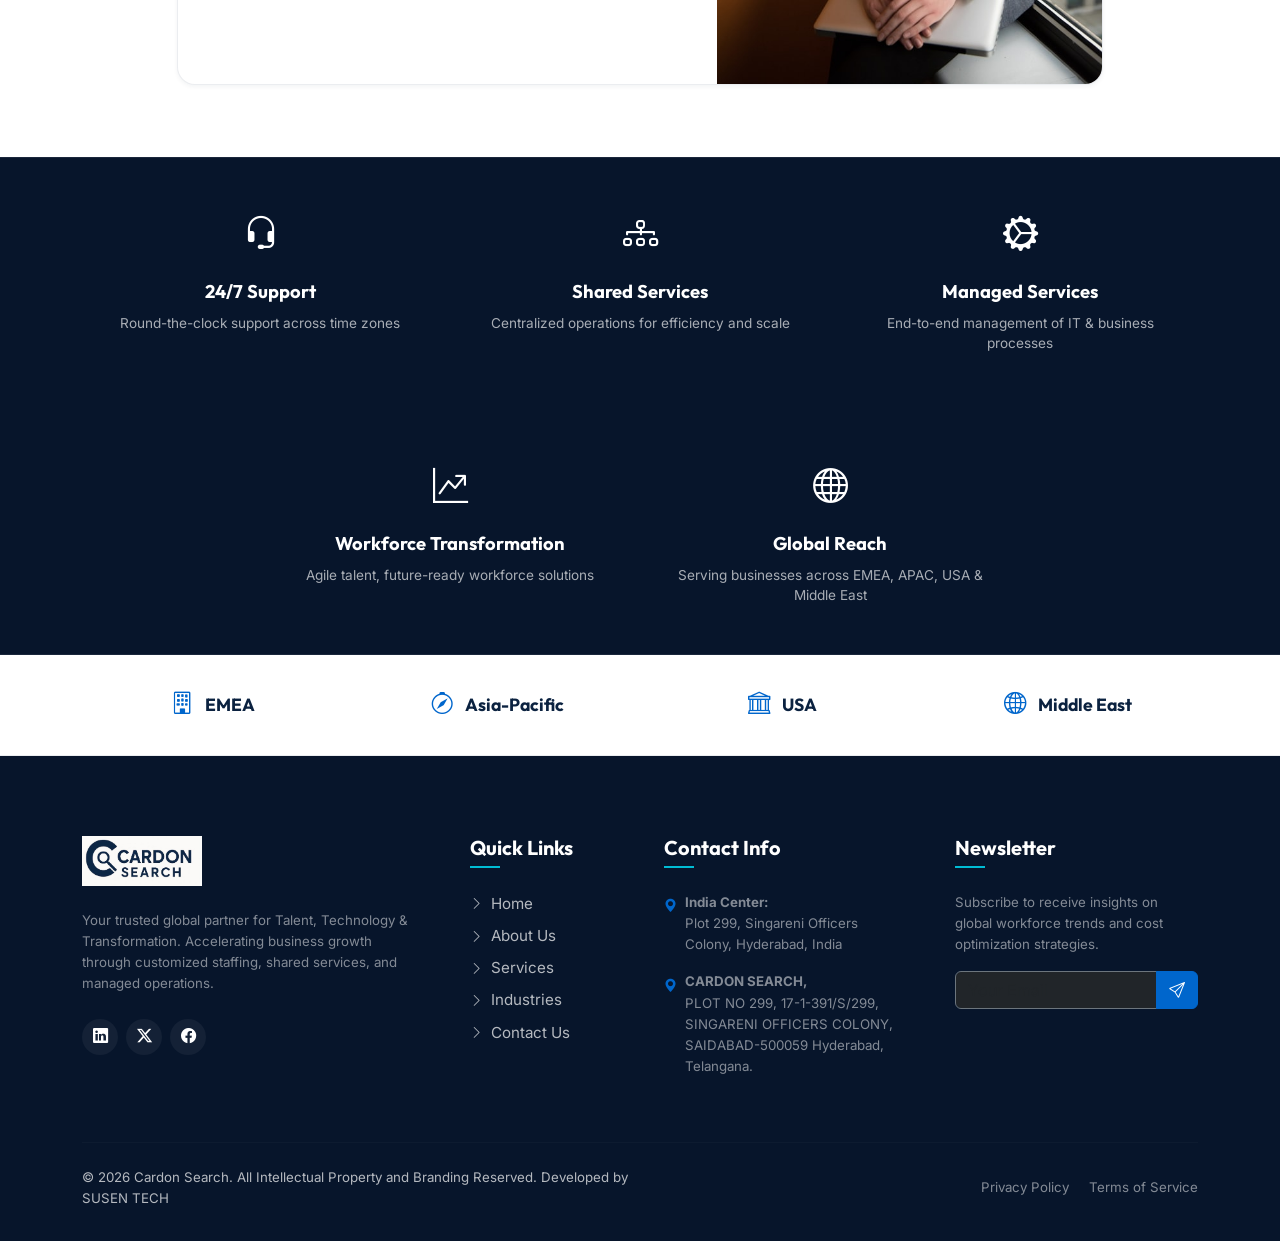
==== commit 3034f5e5: "Update fmt.Println output from 'Hello' to 'Goodbye'" ====
--- a/cardonsearch/index.html
+++ b/cardonsearch/index.html
@@ -463,10 +463,7 @@
                               Hyderabad, Telangana.</span
                             >
                           </li>
-                        <li class="mb-3 d-flex align-items-start">
-                            <i class="bi bi-geo-alt-fill text-accent me-2 mt-1"></i>
-                            <span><strong>USA Office:</strong><br>332 Tacoma Pl. Ne., Renton, WA 98056</span>
-                        </li>
+                        
                     </ul>
                 </div>
                 <div class="col-lg-3 col-md-6">
